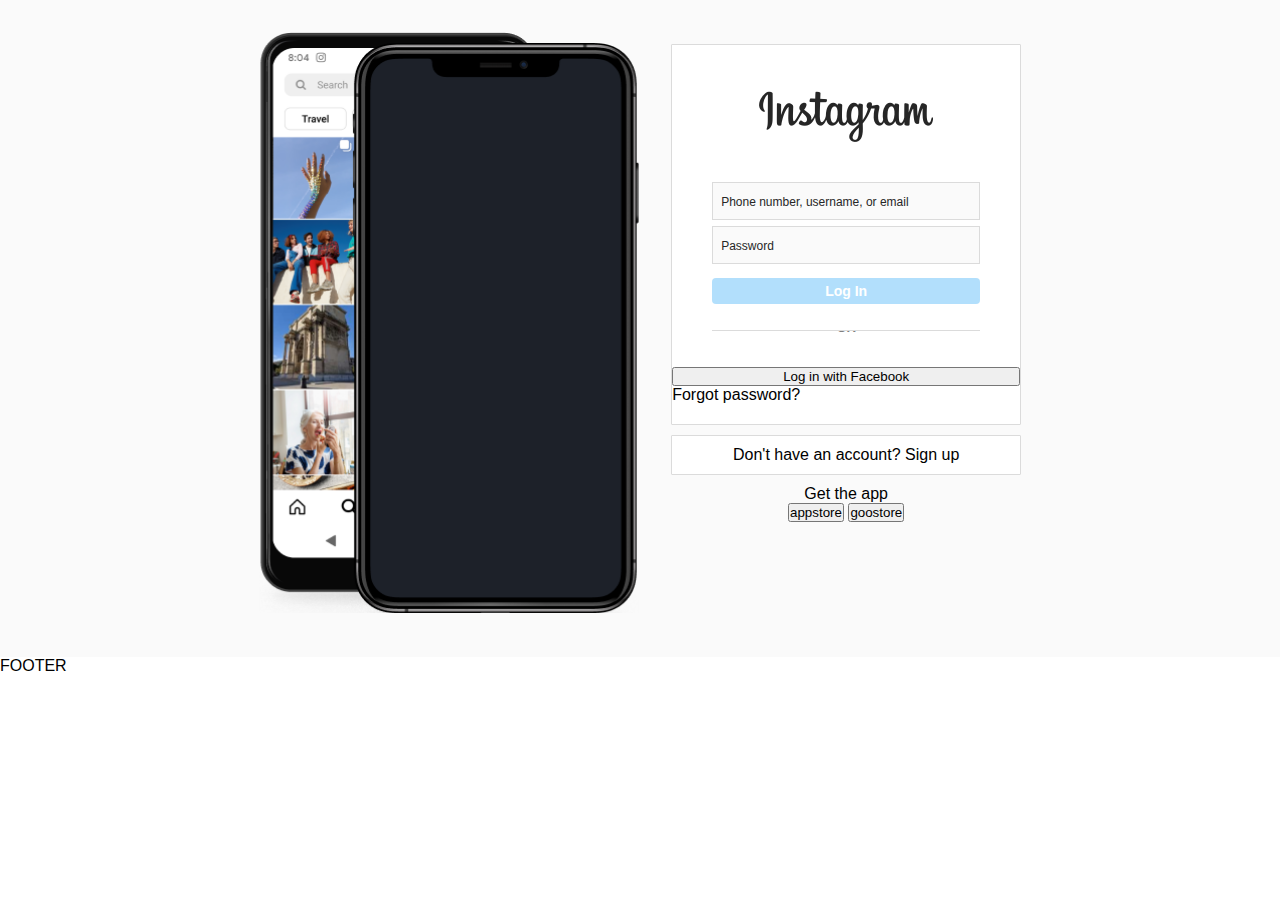
==== index.html @ 907014a8 "Login section" ====
<!DOCTYPE html>
<html lang="en">

<head>
  <meta charset="UTF-8">
  <meta http-equiv="X-UA-Compatible" content="IE=edge">
  <meta name="viewport" content="width=device-width, initial-scale=1.0">
  <title>Instafake</title>
  <link rel="stylesheet" href="instafake.css">
</head>

<body>
  <main class="main">
    <article class="article">
      <div class="carrousel">
        <div class="rolling-pics">
          <img class="screenshot screenshot1" src="/assets/imgs/screeshot1.png" alt="screeshot 1">
          <img class="screenshot screenshot2" src="/assets/imgs/screeshot2.png" alt="screeshot 2">
          <img class="screenshot screenshot3" src="/assets/imgs/screeshot3.png" alt="screeshot 3">
          <img class="screenshot screenshot4" src="/assets/imgs/screeshot4.png" alt="screeshot 4">
        </div>
      </div>
      <div class="right-box">
        <div class="login-box white-box">
          <div class="insta-logo-box">
            <div class="insta-logo">
              <img src="/assets/imgs/instalogo.png" alt="Instafake">
            </div>
          </div>
          <form class="login-form">
              <input type="text" class="input-box input" placeholder="Phone number, username, or email">
              <input type="password" class="input-box input" placeholder="Password">
              <button class="log-in">Log In</button>
              <hr class="hr-or">
              <button class="login-fb">Log in with Facebook</button>
            <a class="forgot">Forgot password?</a>
          </form>
        </div>
        <div class="signup-box white-box">Don't have an account? Sign up</div>
        <div class="apps-box">
          <div>Get the app</div>
          <div class="apps-buttons">
            <button class="appstore">appstore</button>
            <button class="goostore">goostore</button>
          </div>
        </div>
      </div>
    </article>
  </main>
  <footer class="footer">FOOTER</footer>
</body>

</html>
---- instafake.css ----
/* ////////////////////////////////////////////////////////////////////////// */
/* Reset values */
* {
    margin: 0;
    padding: 0;
    font-family: -apple-system,BlinkMacSystemFont,"Segoe UI",Roboto,Helvetica,Arial,sans-serif;
}

/* ////////////////////////////////////////////////////////////////////////// */
/* Containers */
.main {
    background-color: rgba(250, 250, 250, 1);
    display: flex;
}

.article {
    display: flex;
    flex-direction: row;
    justify-content: center;
    align-items: flex-start;
    margin: 32px auto 0;
    max-width: 935px;
    padding-bottom: 32px;
    width: 100%;
}

.right-box {
    display: flex;
    flex-direction: column;
    justify-content: center;
    align-items: stretch;
    flex-grow: 1;
    margin-top: 12px;
    max-width: 350px;
}

.white-box {
    display: flex;
    flex-direction: column;
    align-items: center;
    background-color: rgba(255, 255, 255, 1);
    border: 1px solid rgba(219, 219, 219, 1);
    border-radius: 1px;
    margin: 0 0 10px;
    padding: 10px 0;
}

.insta-logo-box {
    margin-top: 36px;
    margin-bottom: 12px;
}

.apps-box {
    display: flex;
    flex-direction: column;
    align-items: center;
}

.login-form {
    margin-top: 24px;
    margin-bottom: 10px;
    max-width: 350px;
    width: 100%;
    display: flex;
    flex-direction: column;
}

.input-box {
    margin: 0 40px 6px;
}

.log-in {
    margin: 8px 40px;
    background-color: rgba(0,149,246,.3);
    border: 0;
    padding: 5px 9px;
    border-radius: 4px;
    color: white;
    font-size: 14px;
    font-weight: 600;
}

.hr-or {
    border: none;
    border-top: 1px solid rgba(219,219,219,1);
    margin: 18px 40px 18px;
    text-align: center;
}

.hr-or:after {
    top: -13px;
    padding: 0 18px;
    content: "OR";
    position: relative;
    background: white;
    font-size: 13px;
    font-weight: 600;
}

/* ////////////////////////////////////////////////////////////////////////// */
/* Pics carrousel */
.carrousel {
    align-self: center;
    background-image: url(/assets/imgs/home-phones.png);
    background-position: -46px 0;
    background-size: 468.32px 634.15px;
    flex-basis: 380.32px;
    height: 581.15px;
    margin-bottom: 12px;
    margin-right: 32px;
    align-items: stretch;
    box-sizing: border-box;
    padding: 0;
}

.rolling-pics {
    margin: 27px 0 0 113px;
    position: relative;
}

.screenshot {
    height: 538.84px;
    left: 0;
    position: absolute;
    top: 0;
    width: 250px;
}

.screenshot1 {
    opacity: 0;
    animation: carrousel 18s ease -1.5s infinite;
}

.screenshot2 {
    opacity: 0;
    animation: carrousel 18s ease 3s infinite;
}

.screenshot3 {
    opacity: 0;
    animation: carrousel 18s ease 7.5s infinite;
}

.screenshot4 {
    opacity: 0;
    animation: carrousel 18s ease 12s infinite;
}

@keyframes carrousel {
    from {
        opacity: 0;
    }

    8% {
        opacity: 100%;
    }

    25% {
        opacity: 100%;
    }

    33% {
        opacity: 0%;
    }

    to {
        opacity: 0;
    }
}

/* ////////////////////////////////////////////////////////////////////////// */
/* Details */
.insta-logo {
    cursor: pointer;
    height: 100%;
    width: 100%;
}

.input {
    height: 36px;
    padding-left: 8px;
    padding-right: 8px;
    color: #8e8e8e;
    font-weight: 300;
    font-size: 16px;
    background: rgba(250,250,250,1);
    border: 1px solid rgba(219,219,219,1);
}

.input::placeholder {
    color: rgba(38,38,38,1);
    font-size: 12px;
    text-overflow: ellipsis;
}
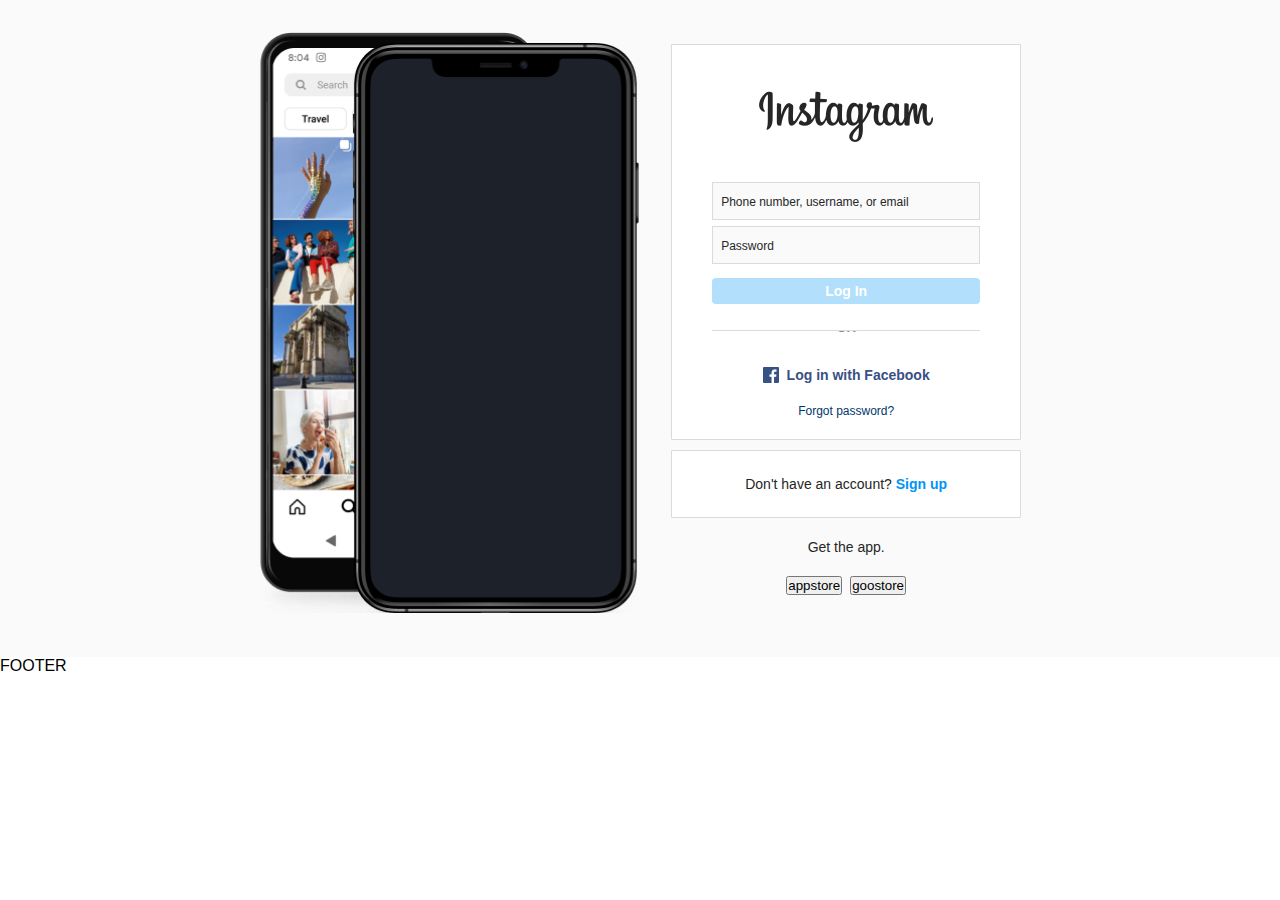
==== commit 08b274d3: "Signup and apps buttos" ====
--- a/index.html
+++ b/index.html
@@ -28,17 +28,27 @@
             </div>
           </div>
           <form class="login-form">
-              <input type="text" class="input-box input" placeholder="Phone number, username, or email">
-              <input type="password" class="input-box input" placeholder="Password">
-              <button class="log-in">Log In</button>
-              <hr class="hr-or">
-              <button class="login-fb">Log in with Facebook</button>
+            <input type="text" class="input-box input" placeholder="Phone number, username, or email">
+            <input type="password" class="input-box input" placeholder="Password">
+            <button class="log-in">Log In</button>
+            <hr class="hr-or">
+            <div class="login-fb">
+              <div class="login-fb-icon"></div>
+              <div class="login-fb-text">
+                Log in with Facebook
+              </div>
+            </div>
             <a class="forgot">Forgot password?</a>
           </form>
         </div>
-        <div class="signup-box white-box">Don't have an account? Sign up</div>
+        <div class="signup-box white-box">
+          <p class="signup-text">
+            Don't have an account?
+            <a href="#" class="signup-link">Sign up</a>
+          </p>
+        </div>
         <div class="apps-box">
-          <div>Get the app</div>
+          <div class="apps-box-text">Get the app.</div>
           <div class="apps-buttons">
             <button class="appstore">appstore</button>
             <button class="goostore">goostore</button>
--- a/instafake.css
+++ b/instafake.css
@@ -3,7 +3,7 @@
 * {
     margin: 0;
     padding: 0;
-    font-family: -apple-system,BlinkMacSystemFont,"Segoe UI",Roboto,Helvetica,Arial,sans-serif;
+    font-family: -apple-system, BlinkMacSystemFont, "Segoe UI", Roboto, Helvetica, Arial, sans-serif;
 }
 
 /* ////////////////////////////////////////////////////////////////////////// */
@@ -50,12 +50,6 @@
     margin-bottom: 12px;
 }
 
-.apps-box {
-    display: flex;
-    flex-direction: column;
-    align-items: center;
-}
-
 .login-form {
     margin-top: 24px;
     margin-bottom: 10px;
@@ -71,7 +65,7 @@
 
 .log-in {
     margin: 8px 40px;
-    background-color: rgba(0,149,246,.3);
+    background-color: rgba(0, 149, 246, .3);
     border: 0;
     padding: 5px 9px;
     border-radius: 4px;
@@ -82,7 +76,7 @@
 
 .hr-or {
     border: none;
-    border-top: 1px solid rgba(219,219,219,1);
+    border-top: 1px solid rgba(219, 219, 219, 1);
     margin: 18px 40px 18px;
     text-align: center;
 }
@@ -95,7 +89,75 @@
     background: white;
     font-size: 13px;
     font-weight: 600;
-}
+    color: rgba(142, 142, 142, 1);
+}
+
+.login-fb {
+    margin: 0 40px 8px 40px;
+    display: flex;
+    justify-content: center;
+    align-items: center;
+    cursor: pointer;
+}
+
+.login-fb-icon {
+    height: 16px;
+    width: 16px;
+    margin-right: 8px;
+    display: inline-block;
+    /* top: 8px; */
+    background-image: url(/assets/imgs/icon-fb.png);
+}
+
+.login-fb-text {
+    color: #385185;
+    font-size: 14px;
+    font-weight: 600;
+}
+
+.forgot {
+    color: rgba(var(--fe0, 0, 55, 107), 1);
+    font-size: 12px;
+    line-height: 16px;
+    margin-top: 12px;
+    text-align: center;
+    cursor: pointer;
+}
+
+.signup-text {
+    margin: 15px;
+    color: rgba(38, 38, 38, 1);
+    font-size: 14px;
+}
+
+.signup-link {
+    font-weight: 600;
+    color: rgba(0, 149, 246, 1);
+    text-decoration: none;
+}
+
+.apps-box {
+    display: flex;
+    flex-direction: column;
+    align-items: stretch;
+}
+
+
+.apps-box-text {
+    margin: 10px 20px;
+    color: rgba(var(--i1d, 38, 38, 38), 1);
+    font-size: 14px;
+    line-height: 18px;
+    text-align: center;
+}
+
+.apps-buttons {
+    margin: 10px 0;
+    display: flex;
+    justify-content: center;
+    gap: 8px;
+}
+
 
 /* ////////////////////////////////////////////////////////////////////////// */
 /* Pics carrousel */
@@ -183,12 +245,12 @@
     color: #8e8e8e;
     font-weight: 300;
     font-size: 16px;
-    background: rgba(250,250,250,1);
-    border: 1px solid rgba(219,219,219,1);
+    background: rgba(250, 250, 250, 1);
+    border: 1px solid rgba(219, 219, 219, 1);
 }
 
 .input::placeholder {
-    color: rgba(38,38,38,1);
+    color: rgba(38, 38, 38, 1);
     font-size: 12px;
     text-overflow: ellipsis;
-}
+}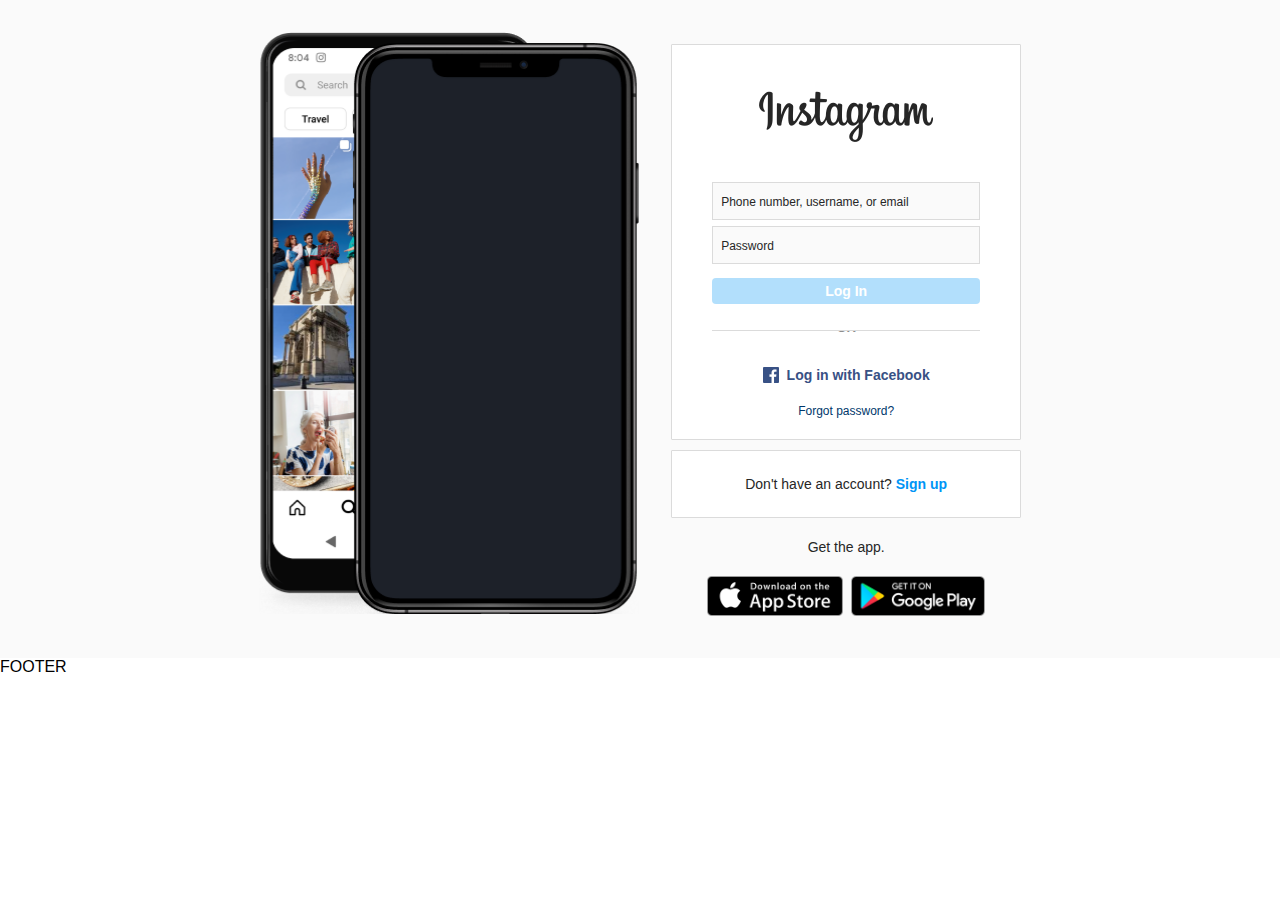
==== commit 2bcccafe: "App buttons" ====
--- a/index.html
+++ b/index.html
@@ -50,8 +50,12 @@
         <div class="apps-box">
           <div class="apps-box-text">Get the app.</div>
           <div class="apps-buttons">
-            <button class="appstore">appstore</button>
-            <button class="goostore">goostore</button>
+            <a class="app-link" href="#" aria-label="Download on the App store">
+              <img class="app-btn" src="/assets/imgs/appstore.png" alt="Download on the App store">
+            </a>
+            <a class="app-link" href="#" aria-label="Get it on Google Play">
+              <img class="app-btn" src="/assets/imgs/goostore.png" alt="Get it on Google Play">
+            </a>
           </div>
         </div>
       </div>
--- a/instafake.css
+++ b/instafake.css
@@ -156,6 +156,16 @@
     display: flex;
     justify-content: center;
     gap: 8px;
+    height: 40px;
+}
+
+.app-btn {
+    height: 100%;
+}
+
+.app-link {
+    height: 100%;
+    text-decoration: none;
 }
 
 
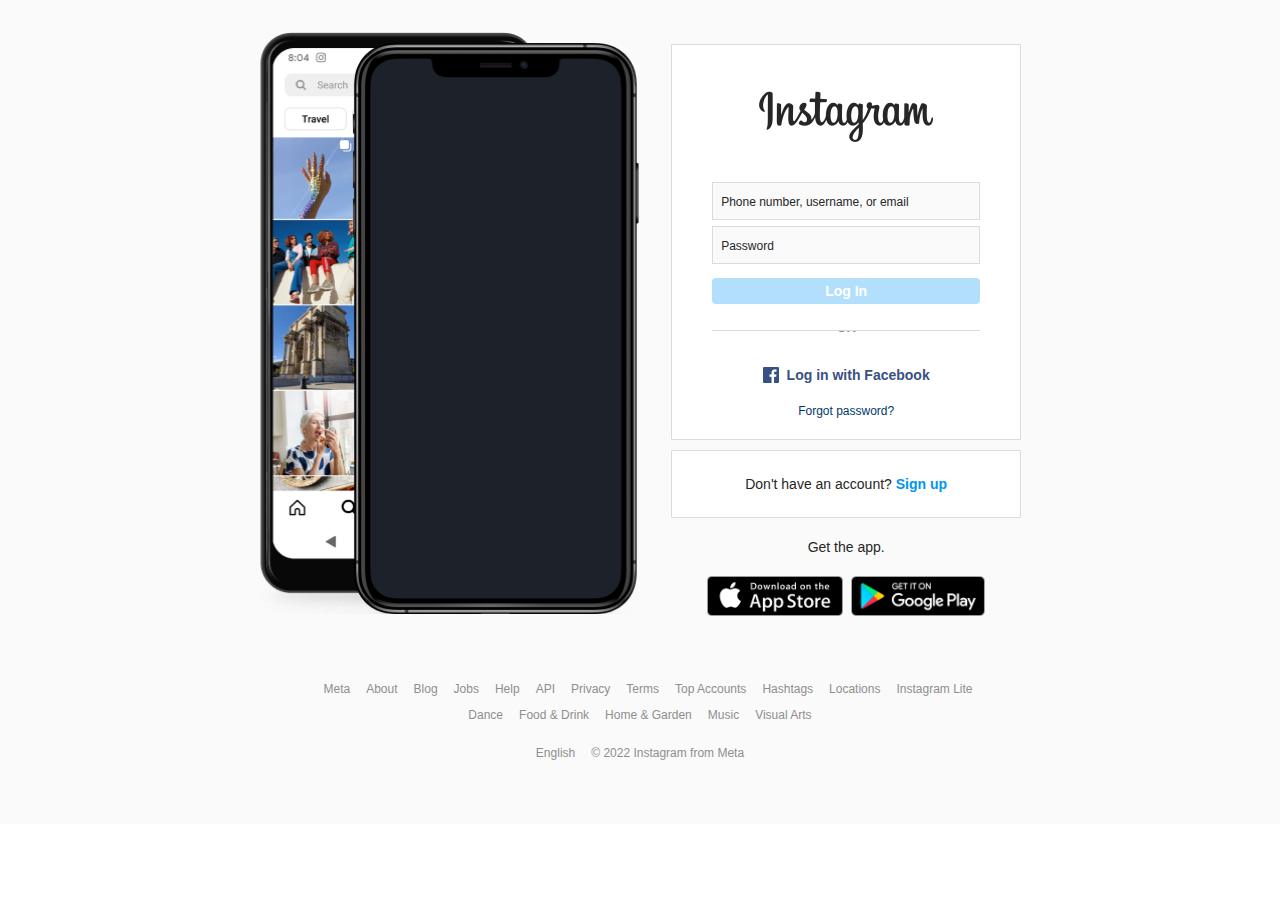
==== commit e57726a4: "Footer content and format" ====
--- a/index.html
+++ b/index.html
@@ -61,7 +61,38 @@
       </div>
     </article>
   </main>
-  <footer class="footer">FOOTER</footer>
+  <footer class="footer">
+    <div class="footer-block">
+      <a href="#" class="footer-text"></a>
+      <a href="#" class="footer-text">Meta</a>
+      <a href="#" class="footer-text">About</a>
+      <a href="#" class="footer-text">Blog</a>
+      <a href="#" class="footer-text">Jobs</a>
+      <a href="#" class="footer-text">Help</a>
+      <a href="#" class="footer-text">API</a>
+      <a href="#" class="footer-text">Privacy</a>
+      <a href="#" class="footer-text">Terms</a>
+      <a href="#" class="footer-text">Top Accounts</a>
+      <a href="#" class="footer-text">Hashtags</a>
+      <a href="#" class="footer-text">Locations</a>
+      <a href="#" class="footer-text">Instagram Lite</a>
+    </div>
+    <div class="footer-block">
+      <a href="#" class="footer-text">Dance</a>
+      <a href="#" class="footer-text">Food & Drink</a>
+      <a href="#" class="footer-text">Home & Garden</a>
+      <a href="#" class="footer-text">Music</a>
+      <a href="#" class="footer-text">Visual Arts</a>
+    </div>
+    <div class="footer-block footer-bottom">
+      <div class="footer-text">
+      English
+    </div>
+      <div class="footer-text">
+        © 2022 Instagram from Meta
+    </div>
+    </div>
+  </footer>
 </body>
 
 </html>--- a/instafake.css
+++ b/instafake.css
@@ -168,6 +168,23 @@
     text-decoration: none;
 }
 
+.footer {
+    padding: 24px 20px 52px 20px;
+    background-color: rgba(250, 250, 250, 1);
+    display: flex;
+    flex-direction: column;
+    align-items: center;
+}
+
+.footer-block {
+    display: flex;
+    flex-wrap: wrap;
+    justify-content: center;
+}
+
+.footer-bottom {
+    margin-top: 12px;
+}
 
 /* ////////////////////////////////////////////////////////////////////////// */
 /* Pics carrousel */
@@ -263,4 +280,11 @@
     color: rgba(38, 38, 38, 1);
     font-size: 12px;
     text-overflow: ellipsis;
-}+}
+.footer-text {
+    margin: 0 8px 12px;
+    color: rgba(142,142,142,1);
+    text-decoration: none;
+    font-weight: 400;
+    font-size: 12px;
+}
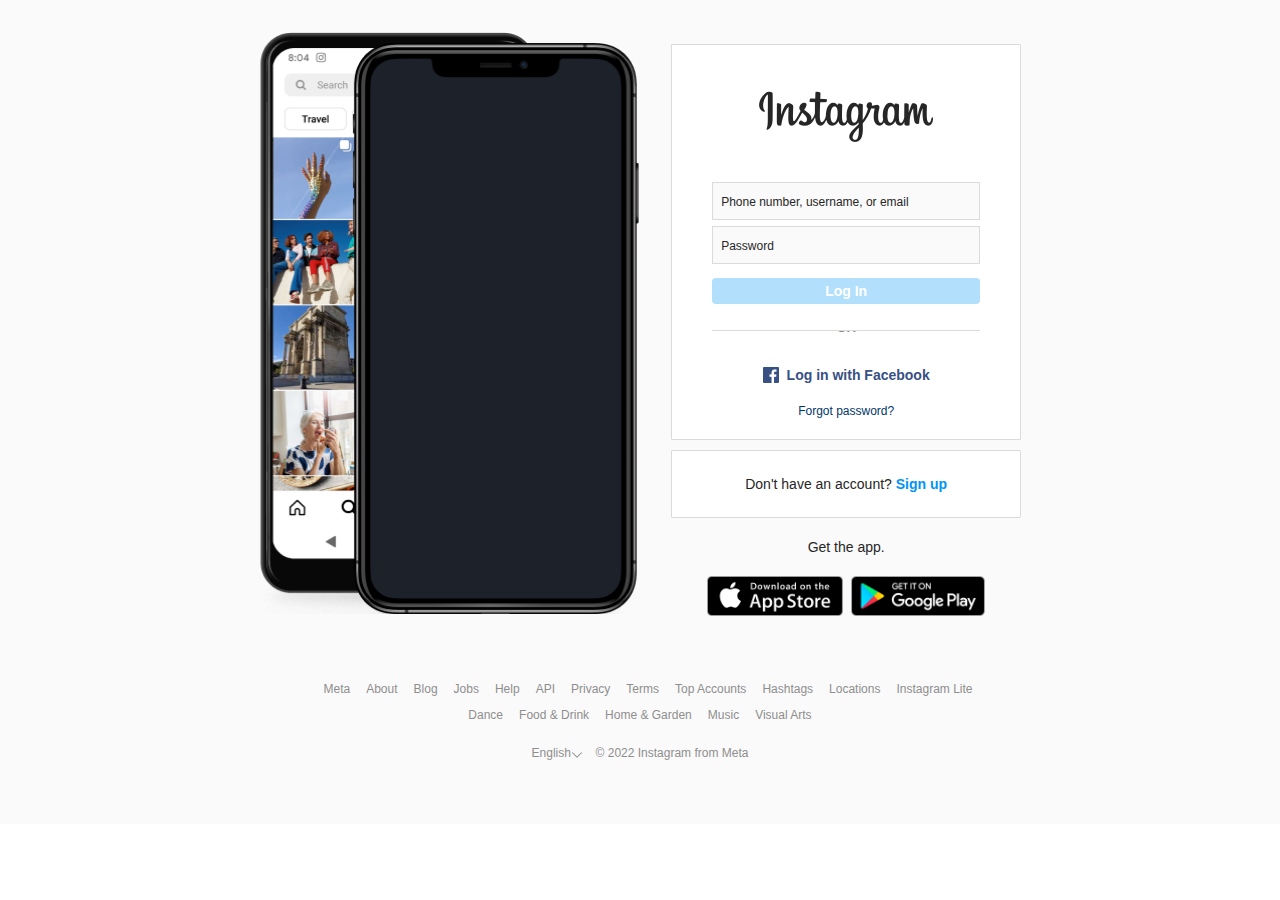
==== commit 6d5c24b7: "Footer finished" ====
--- a/index.html
+++ b/index.html
@@ -85,12 +85,71 @@
       <a href="#" class="footer-text">Visual Arts</a>
     </div>
     <div class="footer-block footer-bottom">
-      <div class="footer-text">
-      English
-    </div>
-      <div class="footer-text">
+      <div class="footer-text lang">
+        <div class="lang-btn">
+          English
+          <span style="display: inline-block; transform: rotate(180deg);"><svg aria-label="Down Chevron Icon"
+              color="#8e8e8e" fill="#8e8e8e" height="12" role="img" viewBox="0 0 24 24" width="12">
+              <path
+                d="M21 17.502a.997.997 0 01-.707-.293L12 8.913l-8.293 8.296a1 1 0 11-1.414-1.414l9-9.004a1.03 1.03 0 011.414 0l9 9.004A1 1 0 0121 17.502z">
+              </path>
+            </svg></span>
+        </div>
+        <select id="lang-select" class="lang-select" aria-label="Switch Display Language">
+          <option value="af">Afrikaans</option>
+          <option value="cs">Čeština</option>
+          <option value="da">Dansk</option>
+          <option value="de">Deutsch</option>
+          <option value="el">Ελληνικά</option>
+          <option value="en" selected>English</option>
+          <option value="en-gb">English (UK)</option>
+          <option value="es">Español (España)</option>
+          <option value="es-la">Español</option>
+          <option value="fi">Suomi</option>
+          <option value="fr">Français</option>
+          <option value="id">Bahasa Indonesia</option>
+          <option value="it">Italiano</option>
+          <option value="ja">日本語</option>
+          <option value="ko">한국어</option>
+          <option value="ms">Bahasa Melayu</option>
+          <option value="nb">Norsk</option>
+          <option value="nl">Nederlands</option>
+          <option value="pl">Polski</option>
+          <option value="pt-br">Português (Brasil)</option>
+          <option value="pt">Português (Portugal)</option>
+          <option value="ru">Русский</option>
+          <option value="sv">Svenska</option>
+          <option value="th">ภาษาไทย</option>
+          <option value="tl">Filipino</option>
+          <option value="tr">Türkçe</option>
+          <option value="zh-cn">中文(简体)</option>
+          <option value="zh-tw">中文(台灣)</option>
+          <option value="bn">বাংলা</option>
+          <option value="gu">ગુજરાતી</option>
+          <option value="hi">हिन्दी</option>
+          <option value="hr">Hrvatski</option>
+          <option value="hu">Magyar</option>
+          <option value="kn">ಕನ್ನಡ</option>
+          <option value="ml">മലയാളം</option>
+          <option value="mr">मराठी</option>
+          <option value="ne">नेपाली</option>
+          <option value="pa">ਪੰਜਾਬੀ</option>
+          <option value="si">සිංහල</option>
+          <option value="sk">Slovenčina</option>
+          <option value="ta">தமிழ்</option>
+          <option value="te">తెలుగు</option>
+          <option value="vi">Tiếng Việt</option>
+          <option value="zh-hk">中文(香港)</option>
+          <option value="bg">Български</option>
+          <option value="fr-ca">Français (Canada)</option>
+          <option value="ro">Română</option>
+          <option value="sr">Српски</option>
+          <option value="uk">Українська</option>
+        </select>
+      </div>
+      <div class="footer-text footer-brand">
         © 2022 Instagram from Meta
-    </div>
+      </div>
     </div>
   </footer>
 </body>
--- a/instafake.css
+++ b/instafake.css
@@ -182,6 +182,9 @@
     justify-content: center;
 }
 
+.lang {
+    position: relative;
+}
 .footer-bottom {
     margin-top: 12px;
 }
@@ -288,3 +291,25 @@
     font-weight: 400;
     font-size: 12px;
 }
+.lang-btn {
+    cursor: pointer;
+    position: absolute;
+    top: 0;
+    left: 0;
+    display: flex;
+    /* visibility: hidden; */
+}
+.lang-select {
+    cursor: pointer;
+    position: absolute;
+    top: 0;
+    left: 0;
+    width: 70px;
+    border: none;
+    background: none;
+    opacity: 0.1%;
+}
+
+.footer-brand {
+    margin-left: 56px;
+}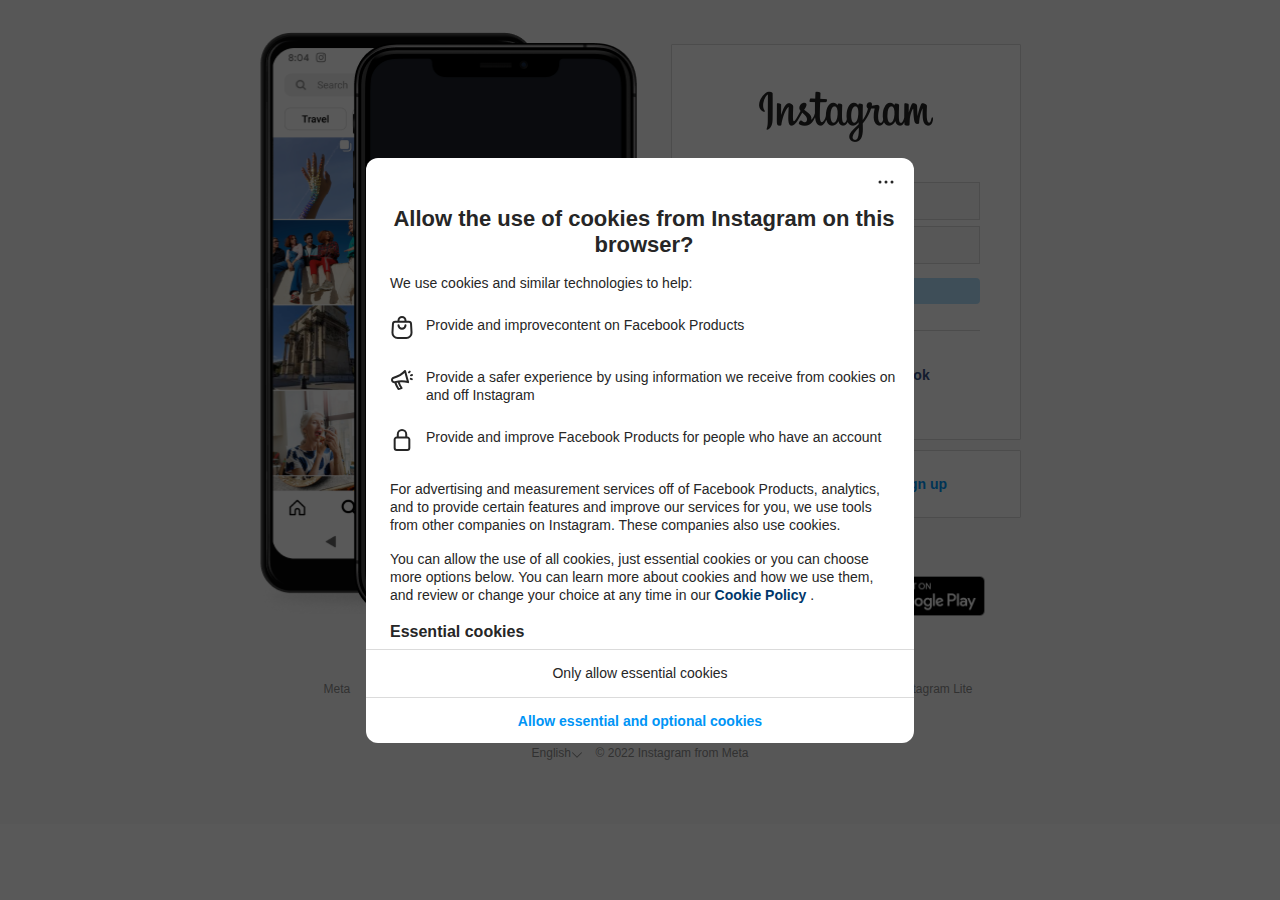
==== commit 321184e4: "Cookie consent box" ====
--- a/index.html
+++ b/index.html
@@ -10,148 +10,493 @@
 </head>
 
 <body>
-  <main class="main">
-    <article class="article">
-      <div class="carrousel">
-        <div class="rolling-pics">
-          <img class="screenshot screenshot1" src="/assets/imgs/screeshot1.png" alt="screeshot 1">
-          <img class="screenshot screenshot2" src="/assets/imgs/screeshot2.png" alt="screeshot 2">
-          <img class="screenshot screenshot3" src="/assets/imgs/screeshot3.png" alt="screeshot 3">
-          <img class="screenshot screenshot4" src="/assets/imgs/screeshot4.png" alt="screeshot 4">
+  <div id="general-screen">
+    <main class="main">
+      <article class="article">
+        <div class="carrousel">
+          <div class="rolling-pics">
+            <img class="screenshot screenshot1" src="/assets/imgs/screeshot1.png" alt="screeshot 1">
+            <img class="screenshot screenshot2" src="/assets/imgs/screeshot2.png" alt="screeshot 2">
+            <img class="screenshot screenshot3" src="/assets/imgs/screeshot3.png" alt="screeshot 3">
+            <img class="screenshot screenshot4" src="/assets/imgs/screeshot4.png" alt="screeshot 4">
+          </div>
+        </div>
+        <div class="right-box">
+          <div class="login-box white-box">
+            <div class="insta-logo-box">
+              <div class="insta-logo">
+                <img src="/assets/imgs/instalogo.png" alt="Instafake">
+              </div>
+            </div>
+            <form class="login-form">
+              <input type="text" class="input-box input" placeholder="Phone number, username, or email">
+              <input type="password" class="input-box input" placeholder="Password">
+              <button class="log-in">Log In</button>
+              <hr class="hr-or">
+              <div class="login-fb">
+                <div class="login-fb-icon"></div>
+                <div class="login-fb-text">
+                  Log in with Facebook
+                </div>
+              </div>
+              <a class="forgot">Forgot password?</a>
+            </form>
+          </div>
+          <div class="signup-box white-box">
+            <p class="signup-text">
+              Don't have an account?
+              <a href="#" class="signup-link">Sign up</a>
+            </p>
+          </div>
+          <div class="apps-box">
+            <div class="apps-box-text">Get the app.</div>
+            <div class="apps-buttons">
+              <a class="app-link" href="#" aria-label="Download on the App store">
+                <img class="app-btn" src="/assets/imgs/appstore.png" alt="Download on the App store">
+              </a>
+              <a class="app-link" href="#" aria-label="Get it on Google Play">
+                <img class="app-btn" src="/assets/imgs/goostore.png" alt="Get it on Google Play">
+              </a>
+            </div>
+          </div>
+        </div>
+      </article>
+    </main>
+    <footer class="footer">
+      <div class="footer-block">
+        <a href="#" class="footer-text"></a>
+        <a href="#" class="footer-text">Meta</a>
+        <a href="#" class="footer-text">About</a>
+        <a href="#" class="footer-text">Blog</a>
+        <a href="#" class="footer-text">Jobs</a>
+        <a href="#" class="footer-text">Help</a>
+        <a href="#" class="footer-text">API</a>
+        <a href="#" class="footer-text">Privacy</a>
+        <a href="#" class="footer-text">Terms</a>
+        <a href="#" class="footer-text">Top Accounts</a>
+        <a href="#" class="footer-text">Hashtags</a>
+        <a href="#" class="footer-text">Locations</a>
+        <a href="#" class="footer-text">Instagram Lite</a>
+      </div>
+      <div class="footer-block">
+        <a href="#" class="footer-text">Dance</a>
+        <a href="#" class="footer-text">Food & Drink</a>
+        <a href="#" class="footer-text">Home & Garden</a>
+        <a href="#" class="footer-text">Music</a>
+        <a href="#" class="footer-text">Visual Arts</a>
+      </div>
+      <div class="footer-block footer-bottom">
+        <div class="footer-text lang">
+          <div class="lang-btn">
+            English
+            <span style="display: inline-block; transform: rotate(180deg);">
+              <svg aria-label="Down Chevron Icon" color="#8e8e8e" fill="#8e8e8e" height="12" role="img"
+                viewBox="0 0 24 24" width="12">
+                <path
+                  d="M21 17.502a.997.997 0 01-.707-.293L12 8.913l-8.293 8.296a1 1 0 11-1.414-1.414l9-9.004a1.03 1.03 0 011.414 0l9 9.004A1 1 0 0121 17.502z">
+                </path>
+              </svg>
+            </span>
+          </div>
+          <select class="lang-select" aria-label="Switch Display Language">
+            <option value="af">Afrikaans</option>
+            <option value="cs">Čeština</option>
+            <option value="da">Dansk</option>
+            <option value="de">Deutsch</option>
+            <option value="el">Ελληνικά</option>
+            <option value="en" selected>English</option>
+            <option value="en-gb">English (UK)</option>
+            <option value="es">Español (España)</option>
+            <option value="es-la">Español</option>
+            <option value="fi">Suomi</option>
+            <option value="fr">Français</option>
+            <option value="id">Bahasa Indonesia</option>
+            <option value="it">Italiano</option>
+            <option value="ja">日本語</option>
+            <option value="ko">한국어</option>
+            <option value="ms">Bahasa Melayu</option>
+            <option value="nb">Norsk</option>
+            <option value="nl">Nederlands</option>
+            <option value="pl">Polski</option>
+            <option value="pt-br">Português (Brasil)</option>
+            <option value="pt">Português (Portugal)</option>
+            <option value="ru">Русский</option>
+            <option value="sv">Svenska</option>
+            <option value="th">ภาษาไทย</option>
+            <option value="tl">Filipino</option>
+            <option value="tr">Türkçe</option>
+            <option value="zh-cn">中文(简体)</option>
+            <option value="zh-tw">中文(台灣)</option>
+            <option value="bn">বাংলা</option>
+            <option value="gu">ગુજરાતી</option>
+            <option value="hi">हिन्दी</option>
+            <option value="hr">Hrvatski</option>
+            <option value="hu">Magyar</option>
+            <option value="kn">ಕನ್ನಡ</option>
+            <option value="ml">മലയാളം</option>
+            <option value="mr">मराठी</option>
+            <option value="ne">नेपाली</option>
+            <option value="pa">ਪੰਜਾਬੀ</option>
+            <option value="si">සිංහල</option>
+            <option value="sk">Slovenčina</option>
+            <option value="ta">தமிழ்</option>
+            <option value="te">తెలుగు</option>
+            <option value="vi">Tiếng Việt</option>
+            <option value="zh-hk">中文(香港)</option>
+            <option value="bg">Български</option>
+            <option value="fr-ca">Français (Canada)</option>
+            <option value="ro">Română</option>
+            <option value="sr">Српски</option>
+            <option value="uk">Українська</option>
+          </select>
+        </div>
+        <div class="footer-text footer-brand">
+          © 2022 Instagram from Meta
         </div>
       </div>
-      <div class="right-box">
-        <div class="login-box white-box">
-          <div class="insta-logo-box">
-            <div class="insta-logo">
-              <img src="/assets/imgs/instalogo.png" alt="Instafake">
-            </div>
-          </div>
-          <form class="login-form">
-            <input type="text" class="input-box input" placeholder="Phone number, username, or email">
-            <input type="password" class="input-box input" placeholder="Password">
-            <button class="log-in">Log In</button>
-            <hr class="hr-or">
-            <div class="login-fb">
-              <div class="login-fb-icon"></div>
-              <div class="login-fb-text">
-                Log in with Facebook
-              </div>
-            </div>
-            <a class="forgot">Forgot password?</a>
-          </form>
+    </footer>
+  </div>
+
+  <div id="consent-screen" class="consent-screen" role="presentation">
+    <div class="consent-box" role="dialog">
+      <div class="consent-round">
+        <div class="consent-info">
+          <div class="consent-lang">
+            <div class="consent-lang-btn">
+              <svg aria-label="Language" class="_8-yf5 " color="#262626" fill="#262626" height="24" role="img"
+                viewBox="0 0 24 24" width="24">
+                <circle cx="12" cy="12" r="1.5"></circle>
+                <circle cx="6" cy="12" r="1.5"></circle>
+                <circle cx="18" cy="12" r="1.5"></circle>
+              </svg>
+            </div>
+            <select class="consent-lang-select" aria-label="Switch Display Language">
+              <option value="af">Afrikaans</option>
+              <option value="cs">Čeština</option>
+              <option value="da">Dansk</option>
+              <option value="de">Deutsch</option>
+              <option value="el">Ελληνικά</option>
+              <option value="en">English</option>
+              <option value="en-gb">English (UK)</option>
+              <option value="es">Español (España)</option>
+              <option value="es-la">Español</option>
+              <option value="fi">Suomi</option>
+              <option value="fr">Français</option>
+              <option value="id">Bahasa Indonesia</option>
+              <option value="it">Italiano</option>
+              <option value="ja">日本語</option>
+              <option value="ko">한국어</option>
+              <option value="ms">Bahasa Melayu</option>
+              <option value="nb">Norsk</option>
+              <option value="nl">Nederlands</option>
+              <option value="pl">Polski</option>
+              <option value="pt-br">Português (Brasil)</option>
+              <option value="pt">Português (Portugal)</option>
+              <option value="ru">Русский</option>
+              <option value="sv">Svenska</option>
+              <option value="th">ภาษาไทย</option>
+              <option value="tl">Filipino</option>
+              <option value="tr">Türkçe</option>
+              <option value="zh-cn">中文(简体)</option>
+              <option value="zh-tw">中文(台灣)</option>
+              <option value="bn">বাংলা</option>
+              <option value="gu">ગુજરાતી</option>
+              <option value="hi">हिन्दी</option>
+              <option value="hr">Hrvatski</option>
+              <option value="hu">Magyar</option>
+              <option value="kn">ಕನ್ನಡ</option>
+              <option value="ml">മലയാളം</option>
+              <option value="mr">मराठी</option>
+              <option value="ne">नेपाली</option>
+              <option value="pa">ਪੰਜਾਬੀ</option>
+              <option value="si">සිංහල</option>
+              <option value="sk">Slovenčina</option>
+              <option value="ta">தமிழ்</option>
+              <option value="te">తెలుగు</option>
+              <option value="vi">Tiếng Việt</option>
+              <option value="zh-hk">中文(香港)</option>
+              <option value="bg">Български</option>
+              <option value="fr-ca">Français (Canada)</option>
+              <option value="ro">Română</option>
+              <option value="sr">Српски</option>
+              <option value="uk">Українська</option>
+            </select>
+          </div>
+          <div class="consent-content">
+            <h2 class="consent-h2">Allow the use of cookies from Instagram on this browser?</h2>
+            <div>We use cookies and similar technologies to help:</div>
+            <div class="consent-item">
+              <div class="consent-item-icon">
+                <svg aria-label="Shopping icon" color="#262626" fill="#262626" height="24" role="img"
+                  viewBox="0 0 24 24" width="24">
+                  <path
+                    d="M15.5 9.297a3.502 3.502 0 01-7.003 0M16.297 22H7.7a5.249 5.249 0 01-5.241-5.551l.493-8.492A2.277 2.277 0 015.225 5.81h13.548a2.277 2.277 0 012.272 2.146l.494 8.492A5.25 5.25 0 0116.297 22z"
+                    fill="none" stroke="currentColor" stroke-linecap="round" stroke-miterlimit="10" stroke-width="2">
+                  </path>
+                  <path d="M15.499 5.705V4.5a3.5 3.5 0 10-7 0v1.205" fill="none" stroke="currentColor"
+                    stroke-miterlimit="10" stroke-width="2"></path>
+                </svg>
+              </div>
+              <span class="consent-item-text">
+                Provide and improvecontent on Facebook Products
+              </span>
+            </div>
+            <div class="consent-item">
+              <div class="consent-item-icon">
+                <svg aria-label="Ads icon" color="#262626" fill="#262626" height="24" role="img" viewBox="0 0 24 24"
+                  width="24">
+                  <path
+                    d="M3.712 9.664a2.327 2.327 0 00-1.629 2.86h0a2.327 2.327 0 002.86 1.628s6.964-1.91 13.146-.022l-3.06-11.154C10.677 7.754 3.713 9.664 3.713 9.664z"
+                    fill="none" stroke="currentColor" stroke-linecap="round" stroke-linejoin="round" stroke-width="2">
+                  </path>
+                  <line fill="none" stroke="currentColor" stroke-linecap="round" stroke-linejoin="round"
+                    stroke-width="2" x1="20.952" x2="22" y1="7.348" y2="7.061"></line>
+                  <line fill="none" stroke="currentColor" stroke-linecap="round" stroke-linejoin="round"
+                    stroke-width="2" x1="18.988" x2="19.752" y1="4.404" y2="3.631"></line>
+                  <line fill="none" stroke="currentColor" stroke-linecap="round" stroke-linejoin="round"
+                    stroke-width="2" x1="20.765" x2="21.816" y1="10.882" y2="11.157"></line>
+                  <path d="M8.384 13.522a28.836 28.836 0 003.171 6.636l-3.107.866a28.343 28.343 0 01-3.255-6.93"
+                    fill="none" stroke="currentColor" stroke-linejoin="round" stroke-width="2"></path>
+                </svg>
+              </div>
+              <span class="consent-item-text">
+                Provide a safer experience by using information we receive from cookies on and off Instagram
+              </span>
+            </div>
+            <div class="consent-item">
+              <div class="consent-item-icon">
+                <svg aria-label="Lock icon" color="#262626" fill="#262626" height="24" role="img" viewBox="0 0 24 24"
+                  width="24">
+                  <path
+                    d="M6.71 9.555h10.581a2.044 2.044 0 012.044 2.044v8.357a2.044 2.044 0 01-2.043 2.043H6.71a2.044 2.044 0 01-2.044-2.044V11.6A2.044 2.044 0 016.71 9.555zm1.07 0V6.222a4.222 4.222 0 018.444 0v3.333"
+                    fill="none" stroke="currentColor" stroke-linecap="round" stroke-linejoin="round" stroke-width="2">
+                  </path>
+                </svg>
+              </div>
+              <span class="consent-item-text">
+                Provide and improve Facebook Products for people who have an account
+              </span>
+            </div>
+            <div class="consent-block">
+              <p>
+                For advertising and
+                measurement services off of Facebook Products, analytics, and to provide certain features and
+                improve our services for you, we use tools from other companies on Instagram. These companies
+                also use cookies.
+              </p>
+              <p class="consent-inner-p">You can allow the use of
+                all cookies, just essential cookies or you can choose more options below. You can learn more
+                about cookies and how we use them, and review or change your choice at any time in our
+                <a class="consent-link" href="#">Cookie Policy</a>
+                .
+              </p>
+            </div>
+            <h4 class="consent-h4">Essential cookies</h4>
+            <p>These cookies are required to use Facebook Products. They’re necessary for these sites to work as
+              intended.</p>
+          </div>
+
+          <hr class="consent-hr">
+          <div class="consent-content">
+            <h3 class="content-h3">Optional cookies</h3>
+            <h4 class="consent-h4">Cookies from other companies</h4>
+            <p>We use tools from other companies for advertising and measurement services off of Facebook Products,
+              analytics, and to provide certain features and improve our services for you. These companies also use
+              cookies.</p>
+            <div class="consent-dropdown">
+              <div class="consent-dropdown-btn" onclick="toggleDropdown(1)">
+                <h5 class="consent-h5">More information</h5>
+                <span id="arrow-1" class="arrow-down">
+                  <svg aria-label="Chevron icon to see cookie consent section" color="#262626" fill="#262626"
+                    height="24" role="img" viewBox="0 0 24 24" width="24">
+                    <path
+                      d="M21 17.502a.997.997 0 01-.707-.293L12 8.913l-8.293 8.296a1 1 0 11-1.414-1.414l9-9.004a1.03 1.03 0 011.414 0l9 9.004A1 1 0 0121 17.502z">
+                    </path>
+                  </svg>
+                </span>
+              </div>
+              <div id="content-1" class="consent-dropdown-content bottom-space">
+                <h5 class="consent-h5">
+                  If you allow these cookies:
+                </h5>
+                <div class="consent-list-item">
+                  <div class="consent-list-item-icon">•</div>
+                  <span class="consent-list-item-text">
+                    We’ll be able to better personalize ads for you off Instagram, and measure their performance
+                  </span>
+                </div>
+                <div class="consent-list-item">
+                  <div class="consent-list-item-icon">•</div>
+                  <span class="consent-list-item-text">
+                    Features on our products will not be affected
+                  </span>
+                </div>
+                <div class="consent-list-item">
+                  <div class="consent-list-item-icon">•</div>
+                  <span class="consent-list-item-text">
+                    Other companies will receive information about you by using cookies
+                  </span>
+                </div>
+                <h5 class="consent-h5 top-space">
+                  If you don’t allow these cookies:
+                </h5>
+                <div class="consent-list-item">
+                  <div class="consent-list-item-icon">•</div>
+                  <span class="consent-list-item-text">
+                    We won’t use cookies from other companies to help personalize ads for you off of Instagram, or to
+                    measure their performance
+                  </span>
+                </div>
+                <div class="consent-list-item">
+                  <div class="consent-list-item-icon">•</div>
+                  <span class="consent-list-item-text">
+                    Some features on our products may not work
+                  </span>
+                </div>
+              </div>
+            </div>
+          </div>
+
+          <hr class="consent-hr">
+          <div class="consent-content">
+            <h3 class="content-h3">Other ways you can control your information</h3>
+            <div class="consent-dropdown">
+              <div class="consent-dropdown-btn" onclick="toggleDropdown(2)">
+                <h5 class="consent-h5">Controls in your Instagram account</h5>
+                <span id="arrow-2" class="arrow-down">
+                  <svg aria-label="Chevron icon to see cookie consent section" color="#262626" fill="#262626"
+                    height="24" role="img" viewBox="0 0 24 24" width="24">
+                    <path
+                      d="M21 17.502a.997.997 0 01-.707-.293L12 8.913l-8.293 8.296a1 1 0 11-1.414-1.414l9-9.004a1.03 1.03 0 011.414 0l9 9.004A1 1 0 0121 17.502z">
+                    </path>
+                  </svg>
+                </span>
+              </div>
+              <div id="content-2" class="consent-dropdown-content">
+                <p>If you have an Instagram account, you can manage how different data is used to personalize ads with
+                  these tools.</p>
+                <h5 class="consent-h5 top-space2">
+                  Ad settings
+                </h5>
+                <p>
+                  To show you more relevant ads, we receive and use data that advertisers and other partners provide to
+                  us about your activity on their websites and apps, as well as certain offline interactions, such as
+                  purchases. You can control whether you see ads based on your activity off of Instagram through Data
+                  About Your Activity From Partners in your Settings.
+                </p>
+                <h5 class="consent-h5 top-space2">
+                  Ad preferences
+                </h5>
+                <p>
+                  You can choose to see fewer ads about certain topics using Ad Topics in your Settings.
+                </p>
+              </div>
+            </div>
+
+            <div class="consent-dropdown">
+              <div class="consent-dropdown-btn" onclick="toggleDropdown(3)">
+                <h5 class="consent-h5">More information about online advertising</h5>
+                <span id="arrow-3" class="arrow-down">
+                  <svg aria-label="Chevron icon to see cookie consent section" color="#262626" fill="#262626"
+                    height="24" role="img" viewBox="0 0 24 24" width="24">
+                    <path
+                      d="M21 17.502a.997.997 0 01-.707-.293L12 8.913l-8.293 8.296a1 1 0 11-1.414-1.414l9-9.004a1.03 1.03 0 011.414 0l9 9.004A1 1 0 0121 17.502z">
+                    </path>
+                  </svg>
+                </span>
+              </div>
+              <div id="content-3" class="consent-dropdown-content">
+                <p>
+                  Instagram adheres to the Self-Regulatory Principles for Online Behavioral Advertising and participates
+                  in the opt-out programs established by the
+                  <a href="#" class="consent-link">Digital Advertising Alliance</a>
+                  , the
+                  <a href="#" class="consent-link">Digital Advertising Alliance of Canada</a>
+                  and the
+                  <a href="#" class="consent-link">European Digital Advertising Alliance</a>
+                  . You can opt out from all participating companies through these sites.
+                </p>
+              </div>
+            </div>
+
+            <div class="consent-dropdown">
+              <div class="consent-dropdown-btn" onclick="toggleDropdown(4)">
+                <h5 class="consent-h5">Controlling cookies with browser settings</h5>
+                <span id="arrow-4" class="arrow-down">
+                  <svg aria-label="Chevron icon to see cookie consent section" color="#262626" fill="#262626"
+                    height="24" role="img" viewBox="0 0 24 24" width="24">
+                    <path
+                      d="M21 17.502a.997.997 0 01-.707-.293L12 8.913l-8.293 8.296a1 1 0 11-1.414-1.414l9-9.004a1.03 1.03 0 011.414 0l9 9.004A1 1 0 0121 17.502z">
+                    </path>
+                  </svg>
+                </span>
+              </div>
+              <div id="content-4" class="consent-dropdown-content">
+                <p>
+                  Your browser or device may offer settings that allow you to choose whether browser cookies are set and
+                  to delete them. These controls vary by browser, and manufacturers may change both the settings they
+                  make available and how they work at any time. As of 5 October 2020, you may find additional
+                  information about the controls offered by popular browsers at the links below. Certain parts of
+                  Facebook Products may not work properly if you have disabled browser cookies. Please be aware that
+                  these controls are distinct from the controls that Instagram offers.
+                </p>
+                <div class="">
+                  <div class="consent-list-item">
+                    <div class="consent-list-item-icon">•</div>
+                    <a href="#" class="consent-link consent-list-item-text">
+                      Google Chrome</a>
+                  </div>
+
+                  <div class="consent-list-item">
+                    <div class="consent-list-item-icon">•</div>
+                    <a href="#" class="consent-link consent-list-item-text">
+                      Internet Explorer</a>
+                  </div>
+                  <div class="consent-list-item">
+                    <div class="consent-list-item-icon">•</div>
+                    <a href="#" class="consent-link consent-list-item-text">
+                      Firefox</a>
+                  </div>
+                  <div class="consent-list-item">
+                    <div class="consent-list-item-icon">•</div>
+                    <a href="#" class="consent-link consent-list-item-text">
+                      Safari</a>
+                  </div>
+                  <div class="consent-list-item">
+                    <div class="consent-list-item-icon">•</div>
+                    <a href="#" class="consent-link consent-list-item-text">
+                      Safari Mobile</a>
+                  </div>
+                  <div class="consent-list-item">
+                    <div class="consent-list-item-icon">•</div>
+                    <a href="#" class="consent-link consent-list-item-text">
+                      Opera</a>
+                  </div>
+                </div>
+              </div>
+            </div>
+          </div>
+        </div> <!-- end of consent info -->
+        <div class="consent-bottom-btn consent-essential" onclick="hideConsentScreen()">Only allow essential cookies
         </div>
-        <div class="signup-box white-box">
-          <p class="signup-text">
-            Don't have an account?
-            <a href="#" class="signup-link">Sign up</a>
-          </p>
+        <div class="consent-bottom-btn consent-all" onclick="hideConsentScreen()">Allow essential and optional cookies
         </div>
-        <div class="apps-box">
-          <div class="apps-box-text">Get the app.</div>
-          <div class="apps-buttons">
-            <a class="app-link" href="#" aria-label="Download on the App store">
-              <img class="app-btn" src="/assets/imgs/appstore.png" alt="Download on the App store">
-            </a>
-            <a class="app-link" href="#" aria-label="Get it on Google Play">
-              <img class="app-btn" src="/assets/imgs/goostore.png" alt="Get it on Google Play">
-            </a>
-          </div>
-        </div>
-      </div>
-    </article>
-  </main>
-  <footer class="footer">
-    <div class="footer-block">
-      <a href="#" class="footer-text"></a>
-      <a href="#" class="footer-text">Meta</a>
-      <a href="#" class="footer-text">About</a>
-      <a href="#" class="footer-text">Blog</a>
-      <a href="#" class="footer-text">Jobs</a>
-      <a href="#" class="footer-text">Help</a>
-      <a href="#" class="footer-text">API</a>
-      <a href="#" class="footer-text">Privacy</a>
-      <a href="#" class="footer-text">Terms</a>
-      <a href="#" class="footer-text">Top Accounts</a>
-      <a href="#" class="footer-text">Hashtags</a>
-      <a href="#" class="footer-text">Locations</a>
-      <a href="#" class="footer-text">Instagram Lite</a>
-    </div>
-    <div class="footer-block">
-      <a href="#" class="footer-text">Dance</a>
-      <a href="#" class="footer-text">Food & Drink</a>
-      <a href="#" class="footer-text">Home & Garden</a>
-      <a href="#" class="footer-text">Music</a>
-      <a href="#" class="footer-text">Visual Arts</a>
-    </div>
-    <div class="footer-block footer-bottom">
-      <div class="footer-text lang">
-        <div class="lang-btn">
-          English
-          <span style="display: inline-block; transform: rotate(180deg);"><svg aria-label="Down Chevron Icon"
-              color="#8e8e8e" fill="#8e8e8e" height="12" role="img" viewBox="0 0 24 24" width="12">
-              <path
-                d="M21 17.502a.997.997 0 01-.707-.293L12 8.913l-8.293 8.296a1 1 0 11-1.414-1.414l9-9.004a1.03 1.03 0 011.414 0l9 9.004A1 1 0 0121 17.502z">
-              </path>
-            </svg></span>
-        </div>
-        <select id="lang-select" class="lang-select" aria-label="Switch Display Language">
-          <option value="af">Afrikaans</option>
-          <option value="cs">Čeština</option>
-          <option value="da">Dansk</option>
-          <option value="de">Deutsch</option>
-          <option value="el">Ελληνικά</option>
-          <option value="en" selected>English</option>
-          <option value="en-gb">English (UK)</option>
-          <option value="es">Español (España)</option>
-          <option value="es-la">Español</option>
-          <option value="fi">Suomi</option>
-          <option value="fr">Français</option>
-          <option value="id">Bahasa Indonesia</option>
-          <option value="it">Italiano</option>
-          <option value="ja">日本語</option>
-          <option value="ko">한국어</option>
-          <option value="ms">Bahasa Melayu</option>
-          <option value="nb">Norsk</option>
-          <option value="nl">Nederlands</option>
-          <option value="pl">Polski</option>
-          <option value="pt-br">Português (Brasil)</option>
-          <option value="pt">Português (Portugal)</option>
-          <option value="ru">Русский</option>
-          <option value="sv">Svenska</option>
-          <option value="th">ภาษาไทย</option>
-          <option value="tl">Filipino</option>
-          <option value="tr">Türkçe</option>
-          <option value="zh-cn">中文(简体)</option>
-          <option value="zh-tw">中文(台灣)</option>
-          <option value="bn">বাংলা</option>
-          <option value="gu">ગુજરાતી</option>
-          <option value="hi">हिन्दी</option>
-          <option value="hr">Hrvatski</option>
-          <option value="hu">Magyar</option>
-          <option value="kn">ಕನ್ನಡ</option>
-          <option value="ml">മലയാളം</option>
-          <option value="mr">मराठी</option>
-          <option value="ne">नेपाली</option>
-          <option value="pa">ਪੰਜਾਬੀ</option>
-          <option value="si">සිංහල</option>
-          <option value="sk">Slovenčina</option>
-          <option value="ta">தமிழ்</option>
-          <option value="te">తెలుగు</option>
-          <option value="vi">Tiếng Việt</option>
-          <option value="zh-hk">中文(香港)</option>
-          <option value="bg">Български</option>
-          <option value="fr-ca">Français (Canada)</option>
-          <option value="ro">Română</option>
-          <option value="sr">Српски</option>
-          <option value="uk">Українська</option>
-        </select>
-      </div>
-      <div class="footer-text footer-brand">
-        © 2022 Instagram from Meta
-      </div>
-    </div>
-  </footer>
+      </div> <!-- end of consent round -->
+    </div> <!-- end of consent box -->
+  </div> <!-- end of consent-screen -->
+
+  <script>
+    'use strict';
+    const toggleDropdown = (num) => {
+      document.getElementById('content-' + num).classList.toggle('show-content');
+      document.getElementById('arrow-' + num).classList.toggle('arrow-down');
+    };
+    const hideConsentScreen = () => {
+      document.querySelector('body').style.overflow = 'auto';
+      document.getElementById('consent-screen').style.display = 'none';
+    };
+    document.querySelector('body').style.overflow = 'hidden';
+  </script>
 </body>
 
 </html>--- a/instafake.css
+++ b/instafake.css
@@ -187,6 +187,171 @@
 }
 .footer-bottom {
     margin-top: 12px;
+}
+
+
+.consent-screen {
+    position: fixed;
+    top: 0;
+    left: 0;
+    bottom: 0;
+    right: 0;
+    z-index: 101;
+    background-color: rgba(0,0,0,.65);
+    display: flex;
+    justify-content: center;
+    align-items: center;
+}
+
+.consent-box {
+    height: 65%;
+    width: 548px;
+    background-color: white;
+    margin: 20px;
+    max-height: calc(100% - 40px);
+    color: rgba(38,38,38,1);
+    border-radius: 12px;
+    display: flex;
+    flex-direction: column;
+}
+
+.consent-round {
+    height: 100%;
+}
+
+.consent-info {
+    overflow: auto;
+    max-height: calc(100% - 94px);
+}
+
+.consent-lang {
+    position: relative;
+    margin: 12px 16px;
+}
+
+.consent-lang-select, .consent-lang-btn {
+    position: absolute;
+    top: 0;
+    right: 0;
+}
+
+.consent-lang-btn {
+    cursor: pointer;
+}
+
+.consent-lang-select {
+    position: absolute;
+    width: 70px;
+    border: none;
+    background: none;
+    opacity: 0.1%;
+
+}
+
+.consent-content {
+    margin: 16px 16px 24px 24px;
+    color: rgba(38, 38, 38, 1);
+    font-weight: 400;
+    font-size: 14px;
+    line-height: 18px;
+}
+
+.consent-h2 {
+    margin-top: 48px;
+    margin-bottom: 16px;
+    text-align: center;
+    font-weight: 600;
+    font-size: 22px;
+    line-height: 26px;
+}
+
+.consent-item {
+    margin-top: 24px;
+    display: flex;
+}
+
+.consent-block {
+    margin-top: 24px;
+}
+
+.consent-item-icon {
+    width: 24px;
+}
+
+.consent-item-text {
+    margin-left: 12px;
+}
+
+.consent-inner-p {
+    margin-top: 16px;
+}
+
+.consent-link {
+    text-decoration: none;
+    font-weight: 700;
+    color: rgb(0,55,107);
+}
+
+.content-h3 {
+    font-weight: 600;
+    font-size: 18px;
+    line-height: 24px;
+}
+
+.consent-h4 {
+    margin: 16px 0 12px 0;
+    font-weight: 600;
+    font-size: 16px;
+    line-height: 24px;
+}
+
+.consent-h5 {
+    font-weight: 600;
+    font-size: 14px;
+    line-height: 18px;
+}
+
+.consent-dropdown-btn {
+    margin-top: 20px;
+    display: flex;
+    justify-content: space-between;
+    cursor: pointer;
+}
+
+.consent-dropdown-content {
+    margin: 16px 0;
+    display: none;
+}
+.show-content {
+    display: block;
+}
+
+.consent-list-item {
+    display: flex;
+    margin: 12px 0;
+}
+.consent-list-item-text {
+    margin-left: 8px;
+}
+
+.consent-bottom-btn {
+    text-align: center;
+    padding: 4px 8px;
+    cursor: pointer;
+    min-height: 39px;
+    border-top: 1px solid rgba(219,219,219,1);
+    display: flex;
+    justify-content: center;
+    align-items: center;
+    font-size: 14px;
+}
+
+.consent-essential {
+}
+
+.consent-all {
+    color: rgba(var(--d69,0,149,246),1);
+    font-weight: 700;
 }
 
 /* ////////////////////////////////////////////////////////////////////////// */
@@ -312,4 +477,25 @@
 
 .footer-brand {
     margin-left: 56px;
+}
+
+
+.consent-hr {
+    border-color: rgb(180, 180, 180);
+}
+
+.top-space {
+    margin-top: 24px;
+}
+
+.top-space2 {
+    margin-top: 12px;
+}
+
+.bottom-space {
+    margin-bottom: 16px;
+}
+
+.arrow-down {
+    transform: rotate(180deg);
 }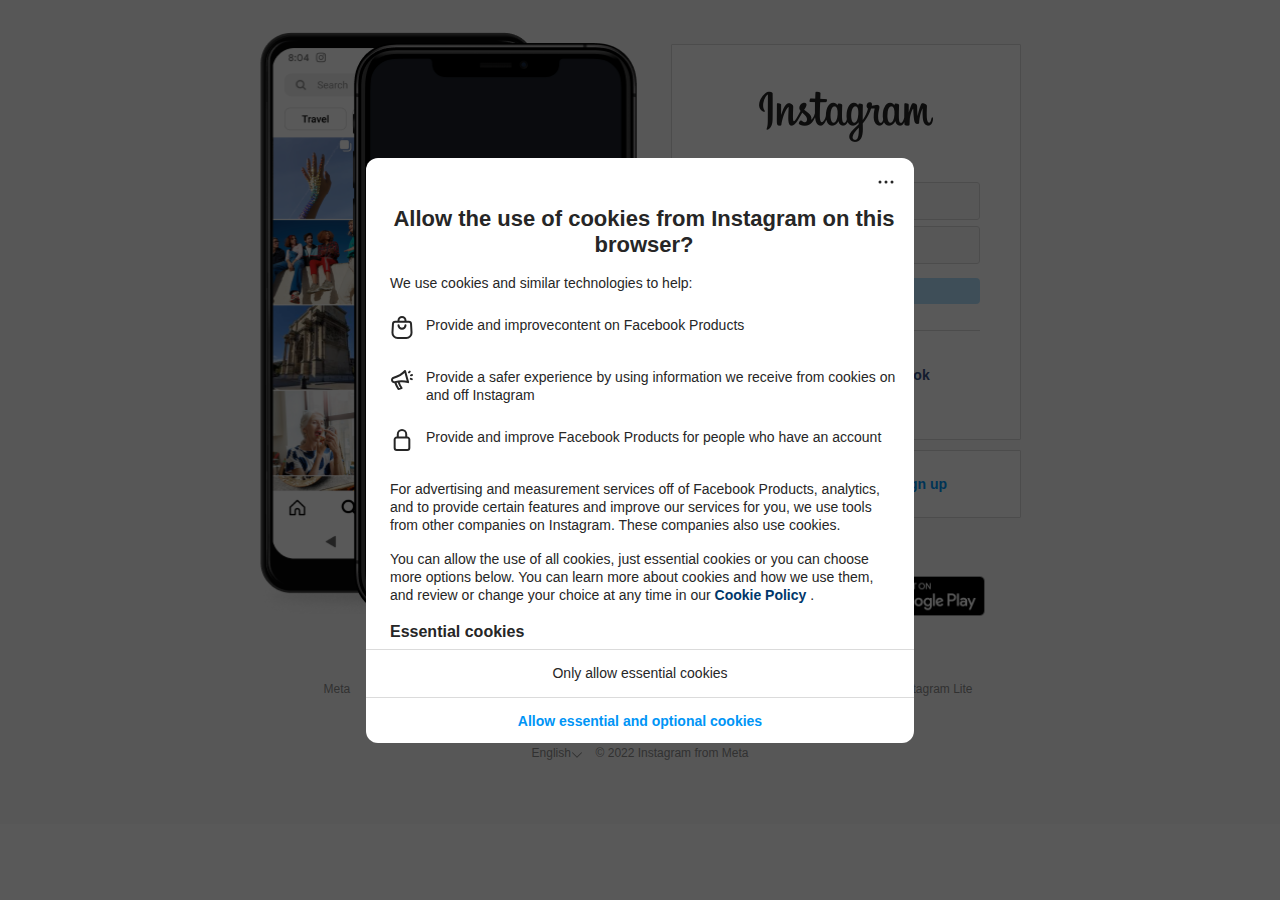
==== commit 02f57ebe: "Login page" ====
--- a/index.html
+++ b/index.html
@@ -477,7 +477,7 @@
             </div>
           </div>
         </div> <!-- end of consent info -->
-        <div class="consent-bottom-btn consent-essential" onclick="hideConsentScreen()">Only allow essential cookies
+        <div class="consent-bottom-btn" onclick="hideConsentScreen()">Only allow essential cookies
         </div>
         <div class="consent-bottom-btn consent-all" onclick="hideConsentScreen()">Allow essential and optional cookies
         </div>
--- a/instafake.css
+++ b/instafake.css
@@ -59,10 +59,6 @@
     flex-direction: column;
 }
 
-.input-box {
-    margin: 0 40px 6px;
-}
-
 .log-in {
     margin: 8px 40px;
     background-color: rgba(0, 149, 246, .3);
@@ -185,6 +181,7 @@
 .lang {
     position: relative;
 }
+
 .footer-bottom {
     margin-top: 12px;
 }
@@ -197,7 +194,7 @@
     bottom: 0;
     right: 0;
     z-index: 101;
-    background-color: rgba(0,0,0,.65);
+    background-color: rgba(0, 0, 0, .65);
     display: flex;
     justify-content: center;
     align-items: center;
@@ -209,7 +206,7 @@
     background-color: white;
     margin: 20px;
     max-height: calc(100% - 40px);
-    color: rgba(38,38,38,1);
+    color: rgba(38, 38, 38, 1);
     border-radius: 12px;
     display: flex;
     flex-direction: column;
@@ -229,13 +226,11 @@
     margin: 12px 16px;
 }
 
-.consent-lang-select, .consent-lang-btn {
+.consent-lang-select,
+.consent-lang-btn {
     position: absolute;
     top: 0;
     right: 0;
-}
-
-.consent-lang-btn {
     cursor: pointer;
 }
 
@@ -289,7 +284,7 @@
 .consent-link {
     text-decoration: none;
     font-weight: 700;
-    color: rgb(0,55,107);
+    color: rgb(0, 55, 107);
 }
 
 .content-h3 {
@@ -322,6 +317,7 @@
     margin: 16px 0;
     display: none;
 }
+
 .show-content {
     display: block;
 }
@@ -330,6 +326,7 @@
     display: flex;
     margin: 12px 0;
 }
+
 .consent-list-item-text {
     margin-left: 8px;
 }
@@ -339,18 +336,15 @@
     padding: 4px 8px;
     cursor: pointer;
     min-height: 39px;
-    border-top: 1px solid rgba(219,219,219,1);
+    border-top: 1px solid rgba(219, 219, 219, 1);
     display: flex;
     justify-content: center;
     align-items: center;
     font-size: 14px;
 }
 
-.consent-essential {
-}
-
 .consent-all {
-    color: rgba(var(--d69,0,149,246),1);
+    color: rgba(var(--d69, 0, 149, 246), 1);
     font-weight: 700;
 }
 
@@ -435,6 +429,7 @@
 
 .input {
     height: 36px;
+    margin: 0 40px 6px;
     padding-left: 8px;
     padding-right: 8px;
     color: #8e8e8e;
@@ -442,6 +437,7 @@
     font-size: 16px;
     background: rgba(250, 250, 250, 1);
     border: 1px solid rgba(219, 219, 219, 1);
+    border-radius: 3px;
 }
 
 .input::placeholder {
@@ -449,13 +445,19 @@
     font-size: 12px;
     text-overflow: ellipsis;
 }
+.input:focus {
+    border: 1px solid grey;
+    outline: none;
+}
+
 .footer-text {
     margin: 0 8px 12px;
-    color: rgba(142,142,142,1);
+    color: rgba(142, 142, 142, 1);
     text-decoration: none;
     font-weight: 400;
     font-size: 12px;
 }
+
 .lang-btn {
     cursor: pointer;
     position: absolute;
@@ -464,6 +466,7 @@
     display: flex;
     /* visibility: hidden; */
 }
+
 .lang-select {
     cursor: pointer;
     position: absolute;
